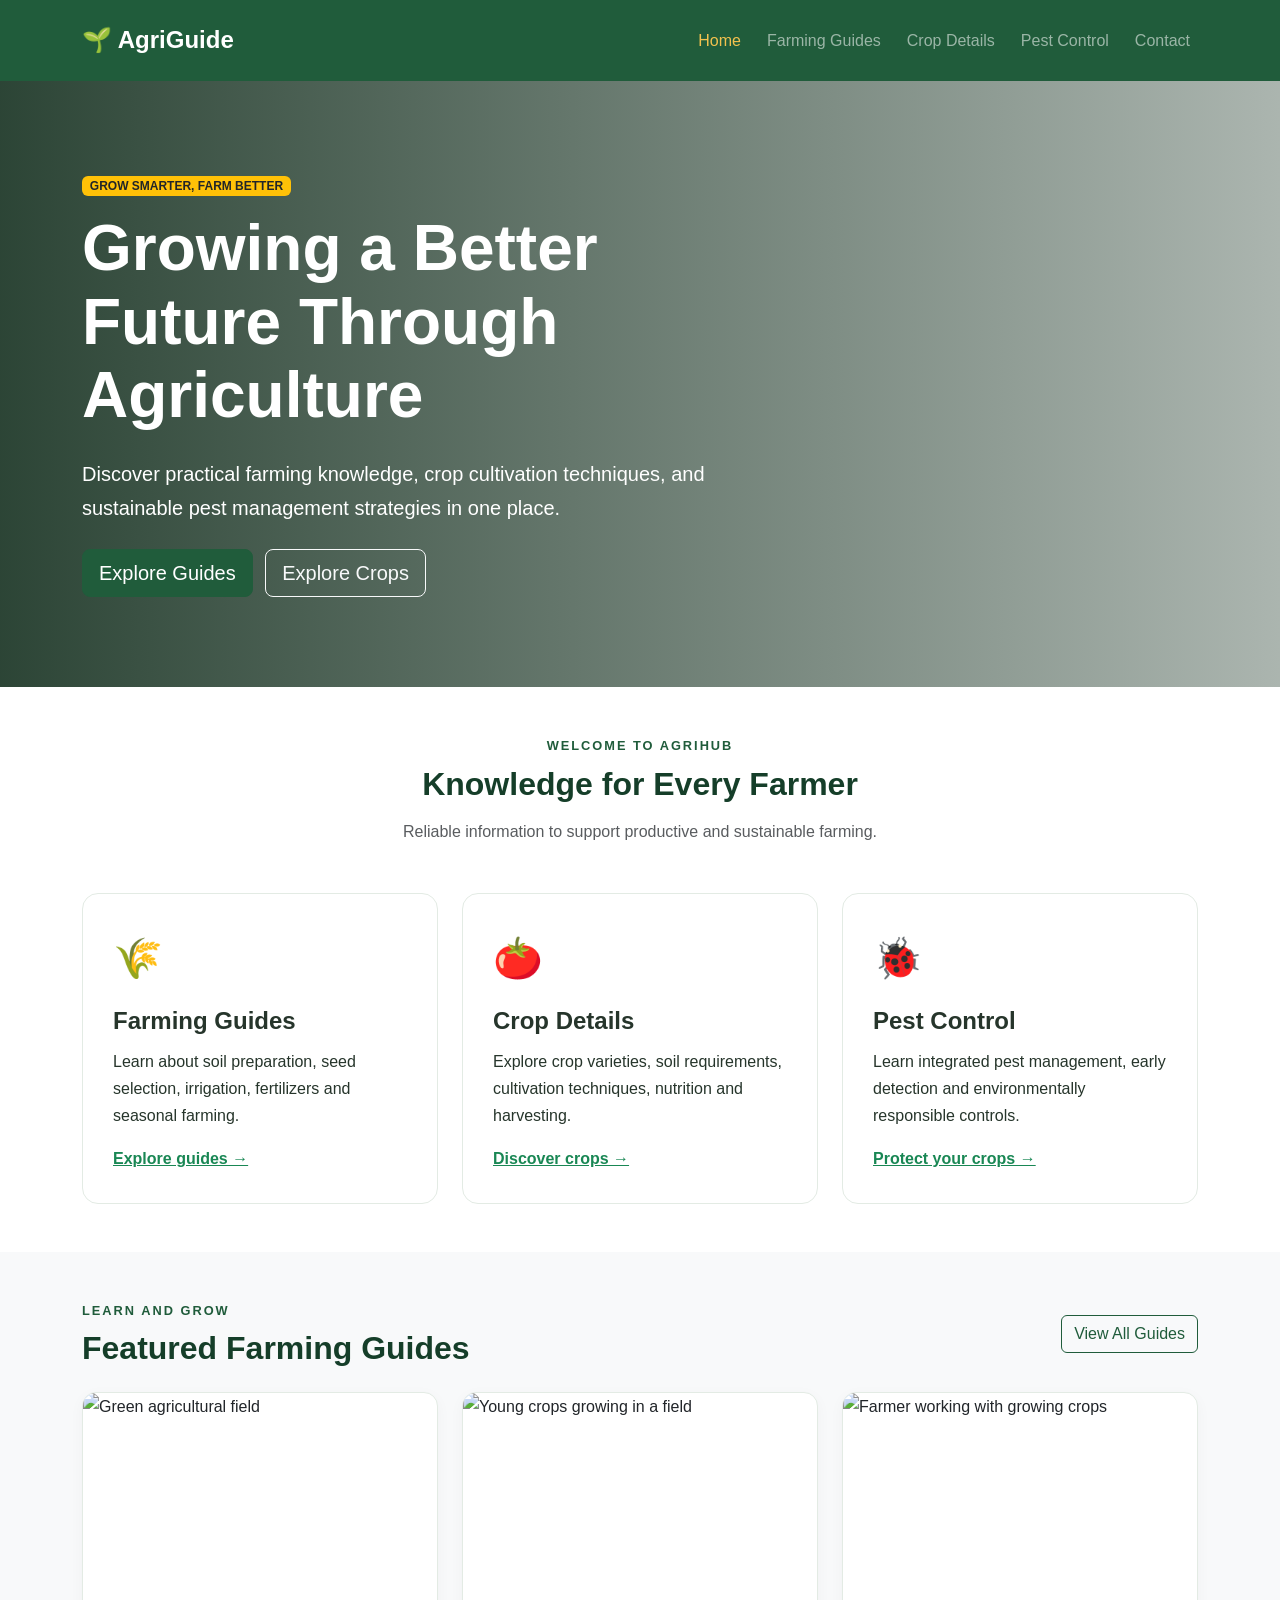
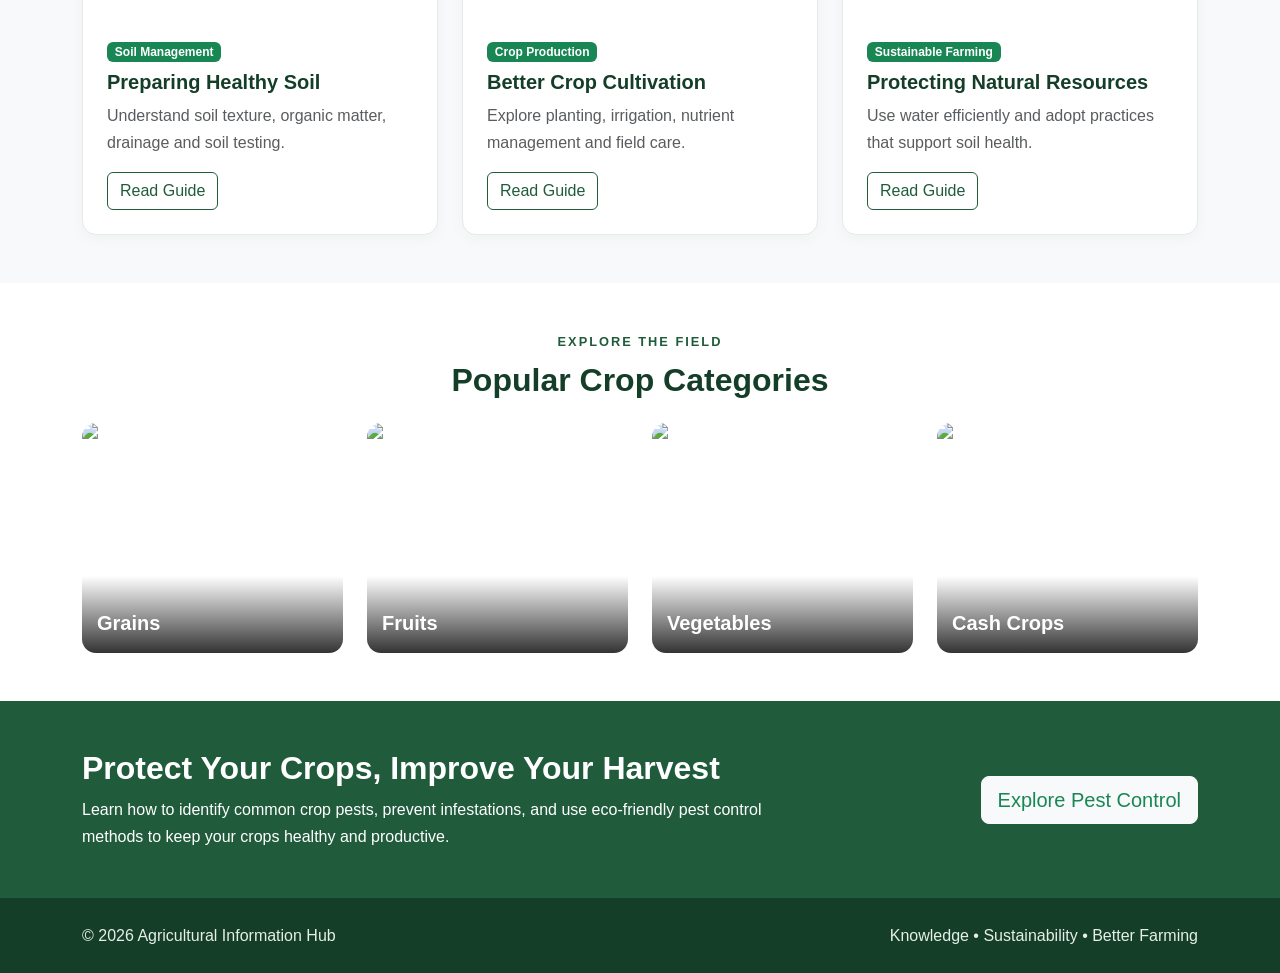
==== index.html @ 59013cfa "first commit" ====
<!DOCTYPE html>
<html lang="en">

<head>
    <meta charset="UTF-8">
    <meta name="viewport" content="width=device-width, initial-scale=1.0">
    <meta name="description"
        content="Agricultural Information Hub provides farming guides, crop information and sustainable pest control advice.">
    <title>Agricultural Information Hub | Home</title>
    <link href="https://cdn.jsdelivr.net/npm/bootstrap@5.3.3/dist/css/bootstrap.min.css" rel="stylesheet">
    <link rel="stylesheet" href="style.css">
</head>

<body>

    <nav class="navbar navbar-expand-lg navbar-dark bg-green sticky-top">
        <div class="container">
            <a class="navbar-brand fw-bold" href="index.html">
                🌱 AgriGuide
            </a>
            <button class="navbar-toggler" type="button" data-bs-toggle="collapse" data-bs-target="#navbarNav"
                aria-label="Toggle navigation">
                <span class="navbar-toggler-icon"></span>
            </button>
            <div class="collapse navbar-collapse" id="navbarNav">
                <ul class="navbar-nav ms-auto">
                    <li class="nav-item"><a class="nav-link active" href="index.html">Home</a></li>
                    <li class="nav-item"><a class="nav-link" href="guides.html">Farming Guides</a></li>
                    <li class="nav-item"><a class="nav-link" href="crops.html">Crop Details</a></li>
                    <li class="nav-item"><a class="nav-link" href="pest-control.html">Pest Control</a></li>
                    <li class="nav-item"><a class="nav-link" href="contact.html">Contact</a></li>
                </ul>
            </div>
        </div>
    </nav>

    <header class="hero d-flex align-items-center">
        <div class="container">
            <div class="col-lg-7">
                <span class="badge bg-warning text-dark mb-3">GROW SMARTER, FARM BETTER</span>
                <h1 class="display-3 fw-bold">Growing a Better Future Through Agriculture</h1>
                <p class="lead my-4">
                    Discover practical farming knowledge, crop cultivation techniques,
                    and sustainable pest management strategies in one place.
                </p>
                <a href="guides.html" class="btn btn-success btn-lg me-2">Explore Guides</a>
                <a href="crops.html" class="btn btn-outline-light btn-lg">Explore Crops</a>
            </div>
        </div>
    </header>

    <section class="py-5">
        <div class="container">
            <div class="text-center mb-5">
                <p class="section-label">WELCOME TO AGRIHUB</p>
                <h2 class="section-title">Knowledge for Every Farmer</h2>
                <p class="text-muted">Reliable information to support productive and sustainable farming.</p>
            </div>
            <div class="row g-4">
                <div class="col-md-4">
                    <div class="info-card h-100">
                        <div class="feature-icon">🌾</div>
                        <h4>Farming Guides</h4>
                        <p>Learn about soil preparation, seed selection, irrigation, fertilizers and seasonal farming.
                        </p>
                        <a href="guides.html" class="text-success fw-bold">Explore guides →</a>
                    </div>
                </div>
                <div class="col-md-4">
                    <div class="info-card h-100">
                        <div class="feature-icon">🍅</div>
                        <h4>Crop Details</h4>
                        <p>Explore crop varieties, soil requirements, cultivation techniques, nutrition and harvesting.
                        </p>
                        <a href="crops.html" class="text-success fw-bold">Discover crops →</a>
                    </div>
                </div>
                <div class="col-md-4">
                    <div class="info-card h-100">
                        <div class="feature-icon">🐞</div>
                        <h4>Pest Control</h4>
                        <p>Learn integrated pest management, early detection and environmentally responsible controls.
                        </p>
                        <a href="pest-control.html" class="text-success fw-bold">Protect your crops →</a>
                    </div>
                </div>
            </div>
        </div>
    </section>

    <section class="py-5 bg-light">
        <div class="container">
            <div class="d-flex justify-content-between align-items-center flex-wrap mb-4 gap-2">
                <div>
                    <p class="section-label">LEARN AND GROW</p>
                    <h2 class="section-title mb-0">Featured Farming Guides</h2>
                </div>
                <a href="guides.html" class="btn btn-outline-success">View All Guides</a>
            </div>
            <div class="row g-4">
                <div class="col-md-4">
                    <div class="card custom-card h-100">
                        <img src="https://images.unsplash.com/photo-1500382017468-9049fed747ef?auto=format&fit=crop&w=800&q=80"
                            class="card-img-top" alt="Green agricultural field">
                        <div class="card-body">
                            <span class="badge bg-success mb-2">Soil Management</span>
                            <h5>Preparing Healthy Soil</h5>
                            <p class="text-muted">Understand soil texture, organic matter, drainage and soil testing.
                            </p>
                            <a href="guides.html" class="btn btn-outline-success">Read Guide</a>
                        </div>
                    </div>
                </div>
                <div class="col-md-4">
                    <div class="card custom-card h-100">
                        <img src="https://images.unsplash.com/photo-1499529112087-3cb3b73cec95?auto=format&fit=crop&w=800&q=80"
                            class="card-img-top" alt="Young crops growing in a field">
                        <div class="card-body">
                            <span class="badge bg-success mb-2">Crop Production</span>
                            <h5>Better Crop Cultivation</h5>
                            <p class="text-muted">Explore planting, irrigation, nutrient management and field care.</p>
                            <a href="guides.html" class="btn btn-outline-success">Read Guide</a>
                        </div>
                    </div>
                </div>
                <div class="col-md-4">
                    <div class="card custom-card h-100">
                        <img src="https://images.unsplash.com/photo-1560493676-04071c5f467b?auto=format&fit=crop&w=800&q=80"
                            class="card-img-top" alt="Farmer working with growing crops">
                        <div class="card-body">
                            <span class="badge bg-success mb-2">Sustainable Farming</span>
                            <h5>Protecting Natural Resources</h5>
                            <p class="text-muted">Use water efficiently and adopt practices that support soil health.
                            </p>
                            <a href="guides.html" class="btn btn-outline-success">Read Guide</a>
                        </div>
                    </div>
                </div>
            </div>
        </div>
    </section>

    <section class="py-5">
        <div class="container">
            <div class="text-center mb-4">
                <p class="section-label">EXPLORE THE FIELD</p>
                <h2 class="section-title">Popular Crop Categories</h2>
            </div>
            <div class="row g-4">
                <div class="col-6 col-md-3">
                    <a class="category-card" href="crops.html#grains">
                        <img src="https://images.unsplash.com/photo-1574323347407-f5e1ad6d020b?auto=format&fit=crop&w=500&q=80"
                            alt="Golden grain crop">
                        <h5>Grains</h5>
                    </a>
                </div>
                <div class="col-6 col-md-3">
                    <a class="category-card" href="crops.html#fruits">
                        <img src="https://images.unsplash.com/photo-1619566636858-adf3ef46400b?auto=format&fit=crop&w=500&q=80"
                            alt="Fresh fruits">
                        <h5>Fruits</h5>
                    </a>
                </div>
                <div class="col-6 col-md-3">
                    <a class="category-card" href="crops.html#vegetables">
                        <img src="https://images.unsplash.com/photo-1540420773420-3366772f4999?auto=format&fit=crop&w=500&q=80"
                            alt="Fresh vegetables">
                        <h5>Vegetables</h5>
                    </a>
                </div>
                <div class="col-6 col-md-3">
                    <a class="category-card" href="crops.html#cash-crops">
                        <img src="https://images.unsplash.com/photo-1523348837708-15d4a09cfac2?auto=format&fit=crop&w=500&q=80"
                            alt="Commercial agricultural crop">
                        <h5>Cash Crops</h5>
                    </a>
                </div>
            </div>
        </div>
    </section>

    <section class="py-5 pest-banner">
        <div class="container">
            <div class="row align-items-center g-4">
                <div class="col-lg-8">
                    <h2 class="fw-bold">Protect Your Crops, Improve Your Harvest</h2>
                    <p class="mb-0">
                        Learn how to identify common crop pests, prevent infestations,
                        and use eco-friendly pest control methods to keep your crops
                        healthy and productive.
                    </p>
                </div>
                <div class="col-lg-4 text-lg-end">
                    <a href="pest-control.html" class="btn btn-light btn-lg text-success">Explore Pest Control</a>
                </div>
            </div>
        </div>
    </section>

    <footer class="footer py-4">
        <div class="container d-flex flex-wrap justify-content-between gap-2">
            <p class="mb-0">© <span class="current-year"></span> Agricultural Information Hub</p>
            <p class="mb-0">Knowledge • Sustainability • Better Farming</p>
        </div>
    </footer>

    <script src="https://cdn.jsdelivr.net/npm/bootstrap@5.3.3/dist/js/bootstrap.bundle.min.js"></script>
    <script src="script.js"></script>
</body>

</html>
---- style.css ----
:root {
    --green: #205c3b;
    --green-dark: #153e29;
    --green-light: #eaf4ec;
    --gold: #f2c14e;
    --text: #26352b;
    --muted: #6b786f;
    --border: #e3ebe4;
    --white: #ffffff;
}

* {
    box-sizing: border-box;
}

html {
    scroll-behavior: smooth;
    scroll-padding-top: 85px;
}

body {
    margin: 0;
    font-family: Arial, Helvetica, sans-serif;
    color: var(--text);
    line-height: 1.7;
    background: var(--white);
}

img {
    max-width: 100%;
}

.bg-green {
    background-color: var(--green);
}

.navbar {
    padding: 15px 0;
}

.navbar-brand {
    font-size: 1.5rem;
}

.navbar .nav-link {
    margin-left: 10px;
    font-weight: 500;
    transition: color 0.2s ease;
}

.navbar .nav-link:hover,
.navbar .nav-link.active {
    color: var(--gold);
}

.hero {
    min-height: 580px;
    padding: 90px 0;
    color: white;
    background:
        linear-gradient(90deg, rgba(15, 43, 26, 0.88), rgba(15, 43, 26, 0.35)),
        url("https://images.unsplash.com/photo-1500382017468-9049fed747ef?auto=format&fit=crop&w=1920&q=85") center / cover no-repeat;
}

.hero h1 {
    line-height: 1.15;
}

.hero p {
    max-width: 650px;
}

.section-label {
    color: var(--green);
    font-weight: 700;
    font-size: 0.8rem;
    letter-spacing: 2px;
    margin-bottom: 8px;
}

.section-title {
    color: var(--green-dark);
    font-weight: 700;
    margin-bottom: 15px;
}

.info-card {
    padding: 30px;
    border: 1px solid var(--border);
    border-radius: 16px;
    background: white;
    transition: transform 0.25s ease, box-shadow 0.25s ease;
}

.info-card:hover {
    transform: translateY(-5px);
    box-shadow: 0 12px 30px rgba(24, 68, 42, 0.09);
}

.info-card h4 {
    font-weight: 700;
    margin-bottom: 12px;
}

.feature-icon {
    font-size: 2.5rem;
    margin-bottom: 15px;
}

.custom-card {
    border: 1px solid var(--border);
    border-radius: 14px;
    overflow: hidden;
    box-shadow: 0 4px 15px rgba(0, 0, 0, 0.035);
    transition: transform 0.25s ease, box-shadow 0.25s ease;
}

.custom-card:hover {
    transform: translateY(-4px);
    box-shadow: 0 12px 26px rgba(0, 0, 0, 0.09);
}

.custom-card .card-img-top {
    height: 220px;
    object-fit: cover;
}

.custom-card .card-body {
    padding: 24px;
}

.custom-card h3,
.custom-card h4,
.custom-card h5 {
    color: var(--green-dark);
    font-weight: 700;
}

.category-card {
    display: block;
    position: relative;
    overflow: hidden;
    border-radius: 14px;
    text-decoration: none;
    color: white;
}

.category-card img {
    display: block;
    width: 100%;
    height: 230px;
    object-fit: cover;
    transition: transform 0.35s ease;
}

.category-card:hover img {
    transform: scale(1.08);
}

.category-card h5 {
    position: absolute;
    inset: auto 0 0;
    margin: 0;
    padding: 35px 15px 18px;
    font-weight: 700;
    background: linear-gradient(transparent, rgba(0, 0, 0, 0.8));
}

.pest-banner {
    color: white;
    background: var(--green);
    padding: 55px 0;
}

.page-header {
    padding: 85px 0;
    color: white;
    background:
        linear-gradient(110deg, rgba(21, 62, 41, 0.96), rgba(32, 92, 59, 0.8)),
        url("https://images.unsplash.com/photo-1499529112087-3cb3b73cec95?auto=format&fit=crop&w=1600&q=80") center / cover no-repeat;
}

.page-header h1 {
    margin-bottom: 15px;
}

.page-header p:last-child {
    max-width: 700px;
}

.footer {
    color: #e5efe8;
    background: var(--green-dark);
}

.btn-success {
    background-color: var(--green);
    border-color: var(--green);
}

.btn-success:hover,
.btn-success:focus {
    background-color: var(--green-dark);
    border-color: var(--green-dark);
}

.btn-outline-success {
    color: var(--green);
    border-color: var(--green);
}

.btn-outline-success:hover {
    background-color: var(--green);
    border-color: var(--green);
}

.filter-panel,
.contact-panel {
    padding: 28px;
    border: 1px solid var(--border);
    border-radius: 16px;
    background: #fff;
}

.form-control,
.form-select {
    border-color: #d9e3da;
    padding: 12px 14px;
}

.form-control:focus,
.form-select:focus {
    border-color: var(--green);
    box-shadow: 0 0 0 0.2rem rgba(32, 92, 59, 0.13);
}

.crop-profile {
    transition: opacity 0.2s ease;
}

.crop-profile .card {
    height: 100%;
}

.step-card {
    height: 100%;
    padding: 28px;
    border: 1px solid var(--border);
    border-radius: 14px;
    background: white;
}

.step-number {
    display: inline-flex;
    align-items: center;
    justify-content: center;
    width: 48px;
    height: 48px;
    margin-bottom: 16px;
    border-radius: 50%;
    color: white;
    background: var(--green);
    font-weight: 700;
}

.step-card h4 {
    color: var(--green-dark);
    font-weight: 700;
}

.contact-info {
    padding: 30px;
    height: 100%;
    border-radius: 16px;
    background: var(--green-light);
}

.contact-info h3 {
    color: var(--green-dark);
    font-weight: 700;
}

.contact-item {
    display: flex;
    align-items: flex-start;
    gap: 15px;
    margin-bottom: 25px;
}

.contact-item>span {
    font-size: 1.8rem;
}

.contact-item h5 {
    font-size: 1.05rem;
    font-weight: 700;
}

.contact-item p {
    color: var(--muted);
    margin-bottom: 0;
}

@media (max-width: 991.98px) {
    .navbar .nav-link {
        margin-left: 0;
        padding: 10px 0;
    }

    .hero {
        min-height: 500px;
    }

    .hero h1 {
        font-size: 2.7rem;
    }

    .page-header {
        padding: 65px 0;
    }
}

@media (max-width: 575.98px) {
    .hero {
        min-height: 480px;
        padding: 65px 0;
    }

    .hero h1 {
        font-size: 2.25rem;
    }

    .hero .btn {
        margin-bottom: 10px;
    }

    .page-header h1 {
        font-size: 2.2rem;
    }

    .info-card,
    .contact-panel,
    .contact-info,
    .filter-panel {
        padding: 20px;
    }

    .custom-card .card-img-top {
        height: 200px;
    }

    .category-card img {
        height: 170px;
    }
}

@media (prefers-reduced-motion: reduce) {

    *,
    *::before,
    *::after {
        scroll-behavior: auto !important;
        transition-duration: 0.01ms !important;
        animation-duration: 0.01ms !important;
    }
}
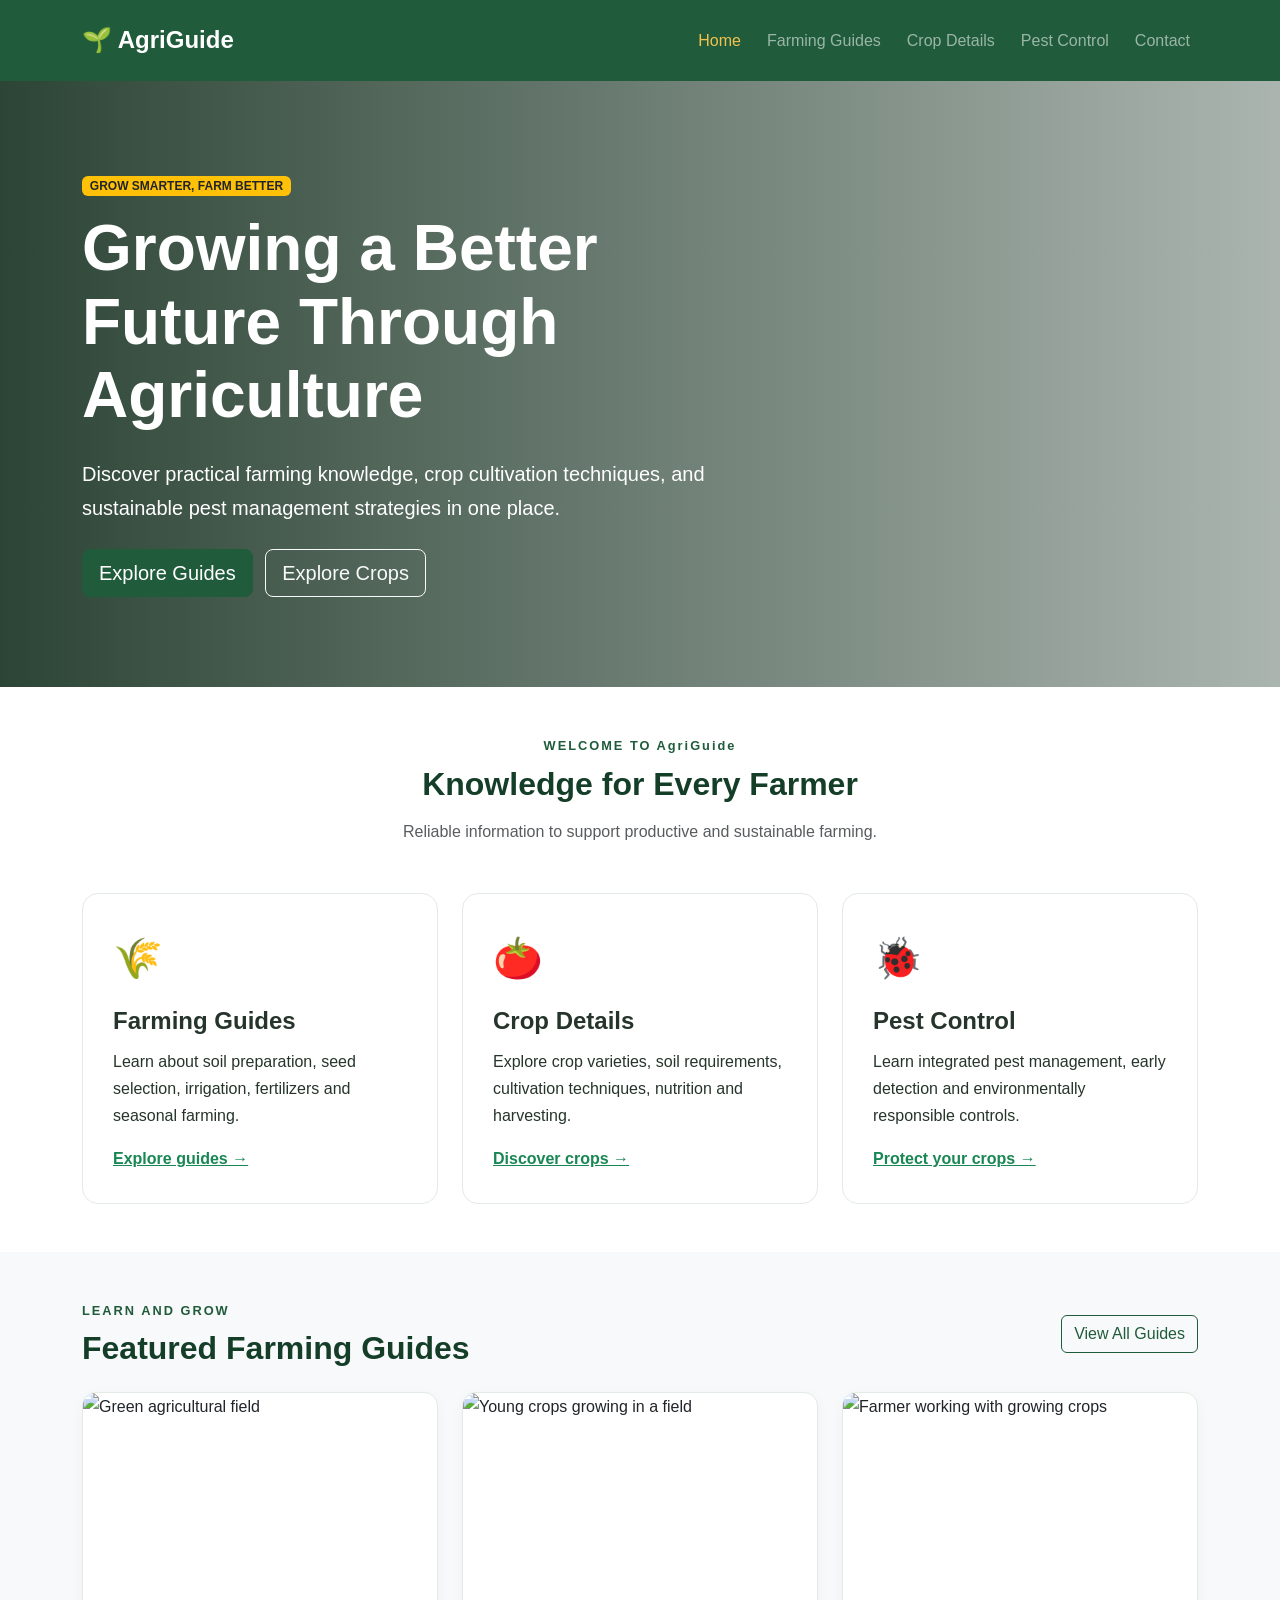
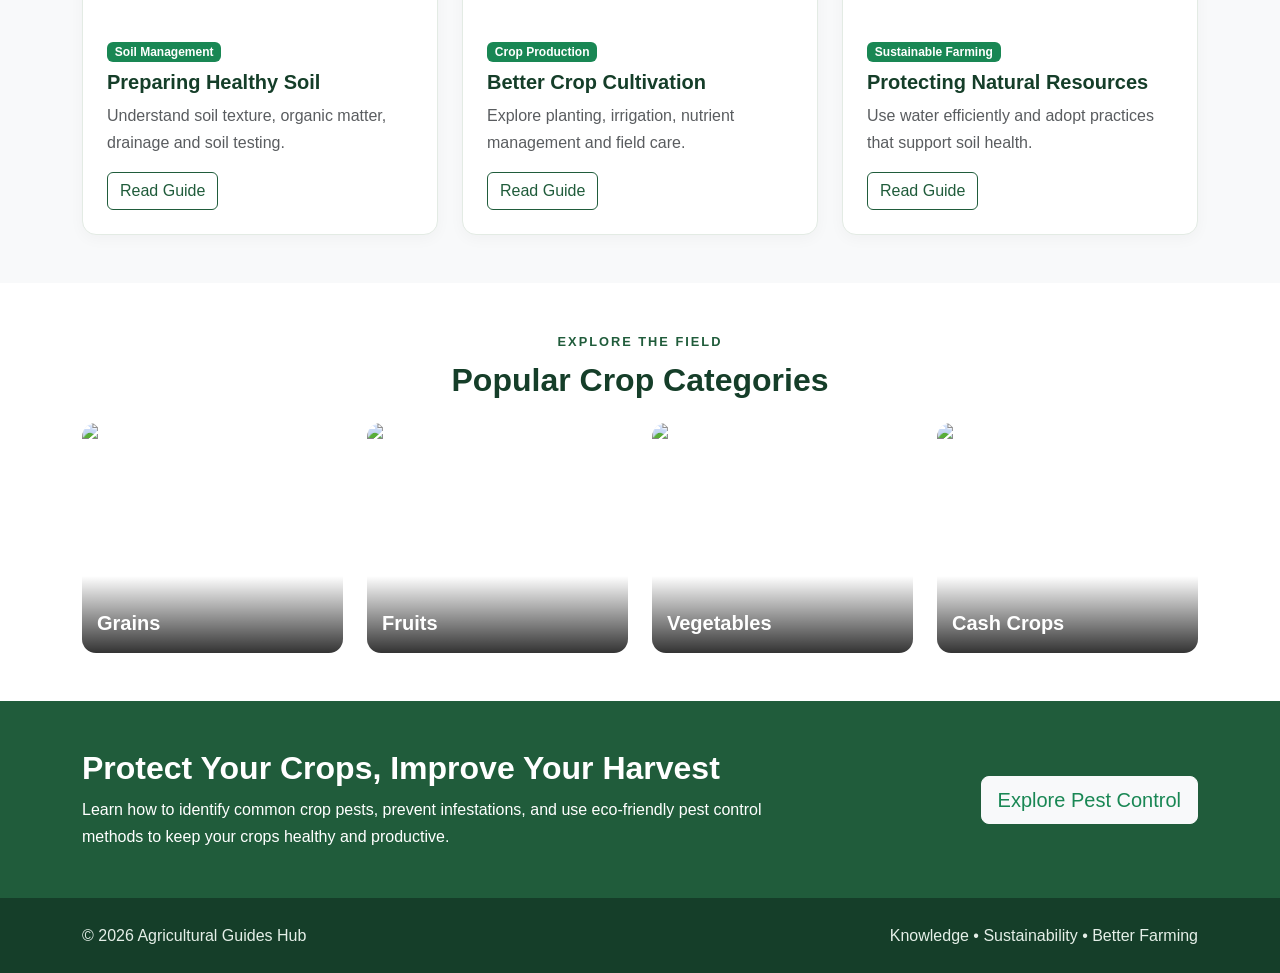
==== commit def93d7d: "final push" ====
--- a/index.html
+++ b/index.html
@@ -5,8 +5,8 @@
     <meta charset="UTF-8">
     <meta name="viewport" content="width=device-width, initial-scale=1.0">
     <meta name="description"
-        content="Agricultural Information Hub provides farming guides, crop information and sustainable pest control advice.">
-    <title>Agricultural Information Hub | Home</title>
+        content="Agricultural Guides Hub provides farming guides, crop information and sustainable pest control advice.">
+    <title>Agricultural Guides Hub | Home</title>
     <link href="https://cdn.jsdelivr.net/npm/bootstrap@5.3.3/dist/css/bootstrap.min.css" rel="stylesheet">
     <link rel="stylesheet" href="style.css">
 </head>
@@ -52,7 +52,8 @@
     <section class="py-5">
         <div class="container">
             <div class="text-center mb-5">
-                <p class="section-label">WELCOME TO AGRIHUB</p>
+                <p class="section-label">WELCOME TO AgriGuide
+                </p>
                 <h2 class="section-title">Knowledge for Every Farmer</h2>
                 <p class="text-muted">Reliable information to support productive and sustainable farming.</p>
             </div>
@@ -199,7 +200,7 @@
 
     <footer class="footer py-4">
         <div class="container d-flex flex-wrap justify-content-between gap-2">
-            <p class="mb-0">© <span class="current-year"></span> Agricultural Information Hub</p>
+            <p class="mb-0">© <span class="current-year"></span> Agricultural Guides Hub</p>
             <p class="mb-0">Knowledge • Sustainability • Better Farming</p>
         </div>
     </footer>
